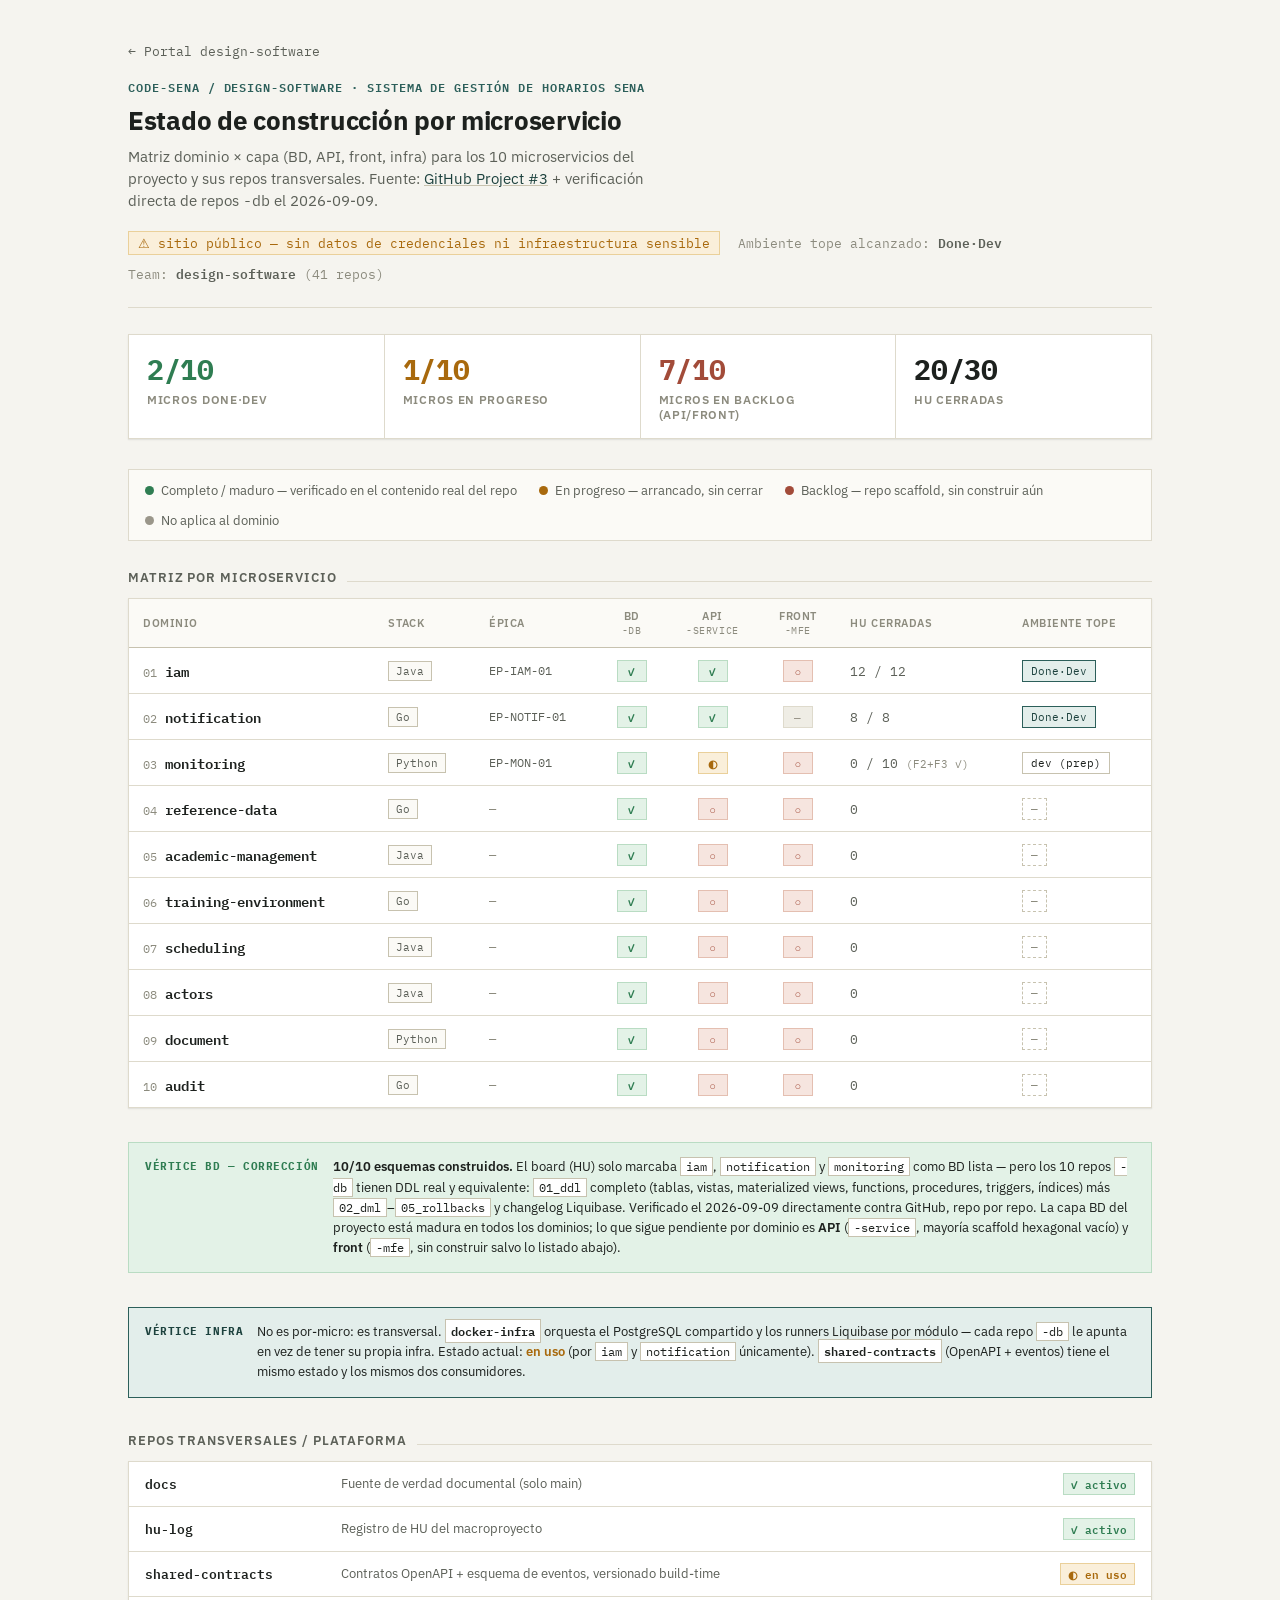
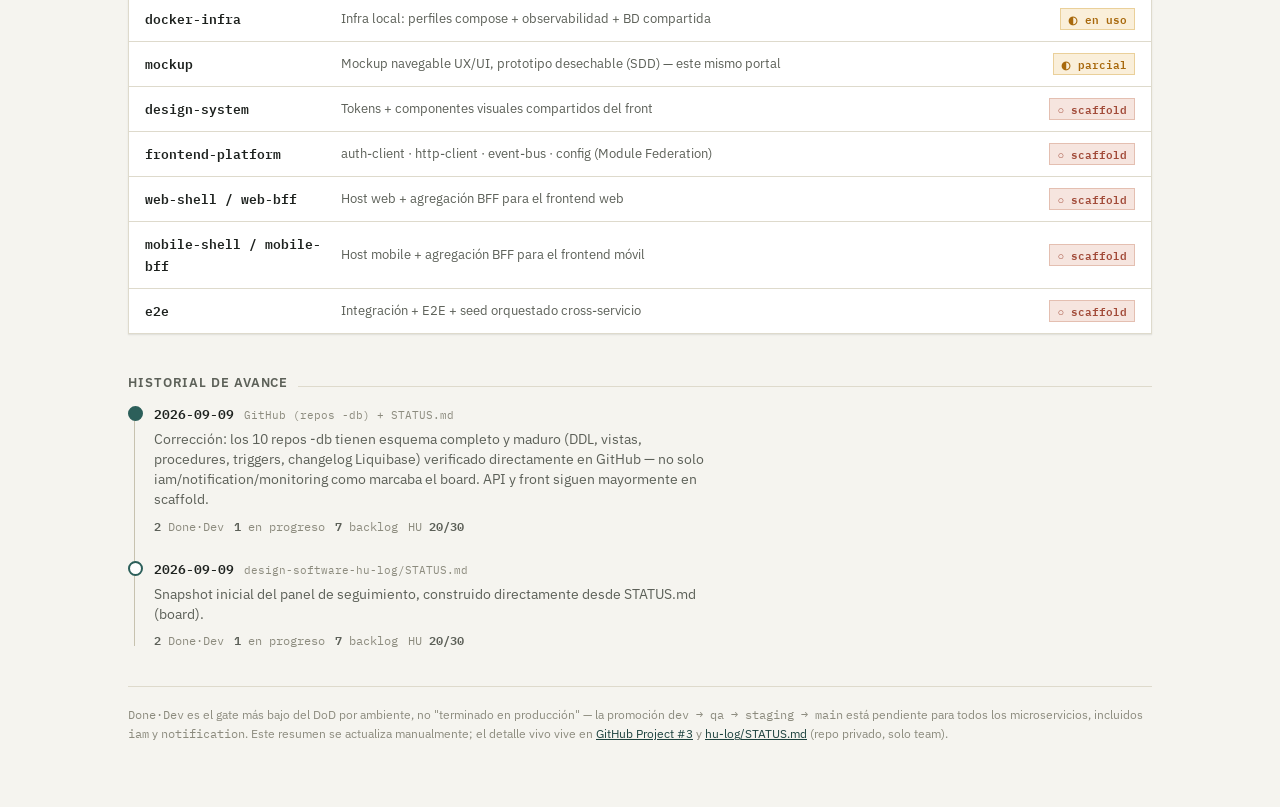
==== seguimiento/index.html @ 0bc19d1b "feat(seguimiento): panel público de estado real por microservicio Nuevo subsitio seguimiento/ con ma" ====
<!DOCTYPE html>
<html lang="es-CO">
<head>
<meta charset="UTF-8">
<meta name="viewport" content="width=device-width, initial-scale=1.0">
<title>Panel Design-Software — Seguimiento</title>
<link rel="preconnect" href="https://fonts.googleapis.com">
<link rel="preconnect" href="https://fonts.gstatic.com" crossorigin>
<link href="https://fonts.googleapis.com/css2?family=IBM+Plex+Sans:wght@400;500;600;700&family=IBM+Plex+Mono:wght@400;500;600&display=swap" rel="stylesheet">
<style>
  :root{
    --bg:#F5F4EF;
    --surface:#FFFFFF;
    --surface-2:#FBFAF6;
    --border:#DEDACC;
    --border-strong:#C7C2AF;
    --text:#1D211E;
    --text-muted:#5C6058;
    --text-faint:#8C8B7E;
    --accent:#2C5F5A;
    --accent-soft:#E3EEEB;
    --accent-strong:#1D423E;

    --done:#2F7D52;
    --done-bg:#E3F2E7;
    --done-border:#B9DCC3;

    --progress:#A8690D;
    --progress-bg:#FAEFDA;
    --progress-border:#EAD09A;

    --backlog:#A24B39;
    --backlog-bg:#F6E5DF;
    --backlog-border:#E4BFB1;

    --na:#9A968A;
    --na-bg:#EFEDE5;

    --shadow: 0 1px 2px rgba(29,33,30,0.06), 0 1px 1px rgba(29,33,30,0.04);
    font-variant-numeric: tabular-nums;
  }
  *{box-sizing:border-box;}
  body{
    margin:0;
    background:var(--bg);
    color:var(--text);
    font-family:"IBM Plex Sans", ui-sans-serif, system-ui, sans-serif;
    -webkit-font-smoothing:antialiased;
  }
  .wrap{ max-width:1080px; margin:0 auto; padding:40px 28px 64px; }
  code, .mono{ font-family:"IBM Plex Mono", ui-monospace, "SF Mono", Consolas, monospace; }
  a{ color:var(--accent-strong); }

  .back-link{
    display:inline-flex;
    align-items:center;
    gap:6px;
    font-size:12.5px;
    color:var(--text-muted);
    text-decoration:none;
    margin-bottom:18px;
    font-family:"IBM Plex Mono", monospace;
  }
  .back-link:hover{ color:var(--accent-strong); }

  header{
    display:flex;
    flex-direction:column;
    gap:6px;
    border-bottom:1px solid var(--border);
    padding-bottom:22px;
    margin-bottom:26px;
  }
  .eyebrow{
    font-family:"IBM Plex Mono", monospace;
    font-size:12px;
    letter-spacing:0.08em;
    text-transform:uppercase;
    color:var(--accent);
    font-weight:600;
  }
  h1{ font-size:26px; line-height:1.2; margin:2px 0 4px; font-weight:700; text-wrap:balance; letter-spacing:-0.01em; }
  .subhead{ color:var(--text-muted); font-size:14.5px; max-width:62ch; line-height:1.5; }
  .subhead a{ color:var(--accent-strong); text-decoration-color:var(--border-strong); }

  .meta-row{
    display:flex; flex-wrap:wrap; align-items:center; gap:8px 18px;
    margin-top:14px; font-size:12.5px; color:var(--text-faint);
    font-family:"IBM Plex Mono", monospace;
  }
  .meta-row span b{ color:var(--text-muted); font-weight:600; }
  .public-badge{
    display:inline-flex; align-items:center; gap:6px;
    padding:3px 9px; border:1px solid var(--progress-border);
    background:var(--progress-bg); color:var(--progress);
  }

  .stats{
    display:grid; grid-template-columns:repeat(4, 1fr); gap:1px;
    background:var(--border); border:1px solid var(--border);
    margin-bottom:30px; box-shadow:var(--shadow);
  }
  .stat{ background:var(--surface); padding:16px 18px; display:flex; flex-direction:column; gap:4px; }
  .stat .n{ font-size:28px; font-weight:700; font-family:"IBM Plex Mono", monospace; letter-spacing:-0.01em; }
  .stat .n.done{color:var(--done);} .stat .n.progress{color:var(--progress);} .stat .n.backlog{color:var(--backlog);}
  .stat .l{ font-size:11.5px; text-transform:uppercase; letter-spacing:0.06em; color:var(--text-faint); font-weight:600; }

  h2{
    font-size:13px; text-transform:uppercase; letter-spacing:0.07em; font-weight:600;
    color:var(--text-muted); margin:0 0 12px; display:flex; align-items:baseline; gap:10px;
  }
  h2::after{ content:""; flex:1; height:1px; background:var(--border); }

  .legend{
    display:flex; flex-wrap:wrap; gap:14px 22px; padding:12px 16px;
    background:var(--surface-2); border:1px solid var(--border);
    margin-bottom:28px; font-size:12.5px; color:var(--text-muted);
  }
  .legend-item{display:flex; align-items:center; gap:7px;}
  .dot{width:9px; height:9px; border-radius:50%; flex:none;}
  .dot.done{background:var(--done);} .dot.progress{background:var(--progress);}
  .dot.backlog{background:var(--backlog);} .dot.na{background:var(--na);}

  .matrix-scroll{ overflow-x:auto; border:1px solid var(--border); box-shadow:var(--shadow); margin-bottom:34px; }
  table{ width:100%; border-collapse:collapse; background:var(--surface); min-width:760px; }
  thead th{
    text-align:left; font-size:11px; text-transform:uppercase; letter-spacing:0.05em;
    color:var(--text-faint); font-weight:600; padding:10px 14px; background:var(--surface-2);
    border-bottom:1px solid var(--border-strong); white-space:nowrap;
  }
  thead th.center, td.center{ text-align:center; }
  tbody td{ padding:11px 14px; border-bottom:1px solid var(--border); font-size:13.5px; vertical-align:middle; }
  tbody tr:last-child td{ border-bottom:none; }
  tbody tr:hover{ background:var(--surface-2); }

  .micro-name{ font-family:"IBM Plex Mono", monospace; font-weight:600; font-size:13.5px; }
  .micro-idx{ font-family:"IBM Plex Mono", monospace; color:var(--text-faint); font-size:12px; margin-right:8px; }
  .stack-pill{
    display:inline-block; font-family:"IBM Plex Mono", monospace; font-size:11px; padding:2px 7px;
    border:1px solid var(--border-strong); color:var(--text-muted); background:var(--surface-2);
  }
  .epic{ font-family:"IBM Plex Mono", monospace; font-size:12px; color:var(--text-muted); }
  .epic.none{ color:var(--text-faint); }

  .chip{
    display:inline-flex; align-items:center; justify-content:center; min-width:30px; height:22px;
    padding:0 7px; font-size:11px; font-weight:600; font-family:"IBM Plex Mono", monospace; border:1px solid transparent;
  }
  .chip.done{ background:var(--done-bg); color:var(--done); border-color:var(--done-border); }
  .chip.progress{ background:var(--progress-bg); color:var(--progress); border-color:var(--progress-border); }
  .chip.backlog{ background:var(--backlog-bg); color:var(--backlog); border-color:var(--backlog-border); }
  .chip.na{ background:var(--na-bg); color:var(--na); border-color:var(--border); }

  .hu-cell{ font-family:"IBM Plex Mono", monospace; font-size:12.5px; color:var(--text-muted); white-space:nowrap; }
  .hu-note{ color:var(--text-faint); font-size:11px; }

  .env-pill{
    font-family:"IBM Plex Mono", monospace; font-size:11px; padding:3px 8px;
    border:1px solid var(--border-strong); white-space:nowrap; display:inline-block;
  }
  .env-pill.top{ background:var(--accent-soft); border-color:var(--accent); color:var(--accent-strong); }
  .env-pill.none{ color:var(--text-faint); border-style:dashed; }

  .infra-note{
    display:flex; gap:14px; align-items:flex-start; padding:14px 16px;
    background:var(--accent-soft); border:1px solid var(--accent);
    margin-bottom:34px; font-size:13px; color:var(--text); line-height:1.55;
  }
  .infra-note .tag{
    font-family:"IBM Plex Mono", monospace; font-weight:700; font-size:11px; color:var(--accent-strong);
    text-transform:uppercase; letter-spacing:0.05em; white-space:nowrap; padding-top:1px;
  }
  .infra-note b{ font-weight:600; }
  .infra-note code{ font-size:12px; background:var(--surface); padding:1px 5px; border:1px solid var(--border-strong); }

  .cross-list{
    display:flex; flex-direction:column; border:1px solid var(--border);
    background:var(--surface); box-shadow:var(--shadow); margin-bottom:40px;
  }
  .cross-row{
    display:grid; grid-template-columns:180px 1fr 120px; gap:16px; align-items:center;
    padding:11px 16px; border-bottom:1px solid var(--border); font-size:13.5px;
  }
  .cross-row:last-child{ border-bottom:none; }
  .cross-row .name{ font-family:"IBM Plex Mono", monospace; font-weight:600; font-size:13px; }
  .cross-row .desc{ color:var(--text-muted); font-size:12.5px; line-height:1.4; }
  .cross-row .state{ text-align:right; }

  .timeline{ position:relative; margin-bottom:8px; padding-left:26px; }
  .timeline::before{ content:""; position:absolute; left:6px; top:4px; bottom:4px; width:1px; background:var(--border-strong); }
  .t-entry{ position:relative; padding-bottom:22px; }
  .t-entry:last-child{ padding-bottom:0; }
  .t-entry::before{
    content:""; position:absolute; left:-26px; top:3px; width:11px; height:11px;
    border-radius:50%; background:var(--surface); border:2px solid var(--accent);
  }
  .t-entry.is-latest::before{ background:var(--accent); }
  .t-head{ display:flex; align-items:baseline; gap:10px; flex-wrap:wrap; margin-bottom:4px; }
  .t-date{ font-family:"IBM Plex Mono", monospace; font-weight:600; font-size:13px; color:var(--text); }
  .t-source{ font-size:11px; color:var(--text-faint); font-family:"IBM Plex Mono", monospace; }
  .t-note{ font-size:13.5px; color:var(--text-muted); line-height:1.5; margin-bottom:6px; max-width:70ch; }
  .t-summary{ display:flex; flex-wrap:wrap; gap:6px 10px; font-size:11.5px; font-family:"IBM Plex Mono", monospace; color:var(--text-faint); }
  .t-summary b{ color:var(--text-muted); font-weight:600; }

  footer{ margin-top:36px; padding-top:18px; border-top:1px solid var(--border); font-size:12px; color:var(--text-faint); line-height:1.6; }
  footer a{ color:var(--accent-strong); }

  @media (max-width:640px){
    .stats{ grid-template-columns:repeat(2,1fr); }
    .cross-row{ grid-template-columns:1fr; gap:4px; }
    .cross-row .state{ text-align:left; }
  }
</style>
</head>
<body>
<div class="wrap">

  <a class="back-link" href="../index.html">← Portal design-software</a>

  <header>
    <div class="eyebrow">code-sena / design-software · Sistema de Gestión de Horarios SENA</div>
    <h1>Estado de construcción por microservicio</h1>
    <div class="subhead">
      Matriz dominio × capa (BD, API, front, infra) para los 10 microservicios del proyecto y sus repos transversales.
      Fuente: <a href="https://github.com/orgs/code-sena/projects/3" target="_blank" rel="noopener">GitHub Project #3</a>
      + verificación directa de repos <code>-db</code> el 2026-09-09.
    </div>
    <div class="meta-row">
      <span class="public-badge">⚠ sitio público — sin datos de credenciales ni infraestructura sensible</span>
      <span>Ambiente tope alcanzado: <b>Done·Dev</b></span>
      <span>Team: <b>design-software</b> (41 repos)</span>
    </div>
  </header>

  <div class="stats">
    <div class="stat"><div class="n done">2/10</div><div class="l">Micros Done·Dev</div></div>
    <div class="stat"><div class="n progress">1/10</div><div class="l">Micros en progreso</div></div>
    <div class="stat"><div class="n backlog">7/10</div><div class="l">Micros en backlog (API/front)</div></div>
    <div class="stat"><div class="n">20/30</div><div class="l">HU cerradas</div></div>
  </div>

  <div class="legend">
    <div class="legend-item"><span class="dot done"></span> Completo / maduro — verificado en el contenido real del repo</div>
    <div class="legend-item"><span class="dot progress"></span> En progreso — arrancado, sin cerrar</div>
    <div class="legend-item"><span class="dot backlog"></span> Backlog — repo scaffold, sin construir aún</div>
    <div class="legend-item"><span class="dot na"></span> No aplica al dominio</div>
  </div>

  <h2>Matriz por microservicio</h2>
  <div class="matrix-scroll">
    <table>
      <thead>
        <tr>
          <th>Dominio</th>
          <th>Stack</th>
          <th>Épica</th>
          <th class="center">BD<br><span class="mono" style="font-size:10px;font-weight:400;">-db</span></th>
          <th class="center">API<br><span class="mono" style="font-size:10px;font-weight:400;">-service</span></th>
          <th class="center">Front<br><span class="mono" style="font-size:10px;font-weight:400;">-mfe</span></th>
          <th>HU cerradas</th>
          <th>Ambiente tope</th>
        </tr>
      </thead>
      <tbody id="matrix-body"></tbody>
    </table>
  </div>

  <div class="infra-note" style="background:var(--done-bg); border-color:var(--done-border);">
    <span class="tag" style="color:var(--done);">Vértice BD — corrección</span>
    <div>
      <b>10/10 esquemas construidos.</b> El board (HU) solo marcaba <code>iam</code>, <code>notification</code> y
      <code>monitoring</code> como BD lista — pero los 10 repos <code>-db</code> tienen DDL real y equivalente:
      <code>01_ddl</code> completo (tablas, vistas, materialized views, functions, procedures, triggers, índices) más
      <code>02_dml</code>–<code>05_rollbacks</code> y changelog Liquibase. Verificado el 2026-09-09 directamente contra
      GitHub, repo por repo. La capa BD del proyecto está madura en todos los dominios; lo que sigue pendiente por
      dominio es <b>API</b> (<code>-service</code>, mayoría scaffold hexagonal vacío) y <b>front</b>
      (<code>-mfe</code>, sin construir salvo lo listado abajo).
    </div>
  </div>

  <div class="infra-note">
    <span class="tag">Vértice Infra</span>
    <div>
      No es por-micro: es transversal. <b><code>docker-infra</code></b> orquesta el PostgreSQL compartido y los runners
      Liquibase por módulo — cada repo <code>-db</code> le apunta en vez de tener su propia infra. Estado actual:
      <b style="color:var(--progress)">en uso</b> (por <code>iam</code> y <code>notification</code> únicamente).
      <b><code>shared-contracts</code></b> (OpenAPI + eventos) tiene el mismo estado y los mismos dos consumidores.
    </div>
  </div>

  <h2>Repos transversales / plataforma</h2>
  <div class="cross-list" id="infra-list"></div>

  <h2>Historial de avance</h2>
  <div class="timeline" id="timeline"></div>

  <footer>
    <code>Done·Dev</code> es el gate más bajo del DoD por ambiente, no "terminado en producción" — la promoción
    <code>dev → qa → staging → main</code> está pendiente para todos los microservicios, incluidos <code>iam</code> y <code>notification</code>.
    Este resumen se actualiza manualmente; el detalle vivo vive en
    <a href="https://github.com/orgs/code-sena/projects/3" target="_blank" rel="noopener">GitHub Project #3</a> y
    <a href="https://github.com/code-sena/design-software-hu-log/blob/main/STATUS.md" target="_blank" rel="noopener">hu-log/STATUS.md</a>
    (repo privado, solo team).
  </footer>

</div>

<script>
  var STATE_LABEL = { done:'✓', progress:'◐', backlog:'○', na:'—' };

  var SNAPSHOTS = [
    {
      date: '2026-09-09',
      source: 'GitHub (repos -db) + STATUS.md',
      changeNote: 'Corrección: los 10 repos -db tienen esquema completo y maduro (DDL, vistas, procedures, triggers, changelog Liquibase) verificado directamente en GitHub — no solo iam/notification/monitoring como marcaba el board. API y front siguen mayormente en scaffold.',
      summary: { done: 2, progress: 1, backlog: 7, huDone: 20, huTotal: 30 },
      micros: [
        { id:'01', name:'iam', stack:'Java', epic:'EP-IAM-01', bd:'done', api:'done', front:'backlog', hu:'12 / 12', huNote:'', env:'Done·Dev', envState:'top' },
        { id:'02', name:'notification', stack:'Go', epic:'EP-NOTIF-01', bd:'done', api:'done', front:'na', hu:'8 / 8', huNote:'', env:'Done·Dev', envState:'top' },
        { id:'03', name:'monitoring', stack:'Python', epic:'EP-MON-01', bd:'done', api:'progress', front:'backlog', hu:'0 / 10', huNote:'(F2+F3 ✓)', env:'dev (prep)', envState:'plain' },
        { id:'04', name:'reference-data', stack:'Go', epic:'—', bd:'done', api:'backlog', front:'backlog', hu:'0', huNote:'', env:'—', envState:'none' },
        { id:'05', name:'academic-management', stack:'Java', epic:'—', bd:'done', api:'backlog', front:'backlog', hu:'0', huNote:'', env:'—', envState:'none' },
        { id:'06', name:'training-environment', stack:'Go', epic:'—', bd:'done', api:'backlog', front:'backlog', hu:'0', huNote:'', env:'—', envState:'none' },
        { id:'07', name:'scheduling', stack:'Java', epic:'—', bd:'done', api:'backlog', front:'backlog', hu:'0', huNote:'', env:'—', envState:'none' },
        { id:'08', name:'actors', stack:'Java', epic:'—', bd:'done', api:'backlog', front:'backlog', hu:'0', huNote:'', env:'—', envState:'none' },
        { id:'09', name:'document', stack:'Python', epic:'—', bd:'done', api:'backlog', front:'backlog', hu:'0', huNote:'', env:'—', envState:'none' },
        { id:'10', name:'audit', stack:'Go', epic:'—', bd:'done', api:'backlog', front:'backlog', hu:'0', huNote:'', env:'—', envState:'none' }
      ],
      infra: [
        { name:'docs', desc:'Fuente de verdad documental (solo main)', state:'done', label:'activo' },
        { name:'hu-log', desc:'Registro de HU del macroproyecto', state:'done', label:'activo' },
        { name:'shared-contracts', desc:'Contratos OpenAPI + esquema de eventos, versionado build-time', state:'progress', label:'en uso' },
        { name:'docker-infra', desc:'Infra local: perfiles compose + observabilidad + BD compartida', state:'progress', label:'en uso' },
        { name:'mockup', desc:'Mockup navegable UX/UI, prototipo desechable (SDD) — este mismo portal', state:'progress', label:'parcial' },
        { name:'design-system', desc:'Tokens + componentes visuales compartidos del front', state:'backlog', label:'scaffold' },
        { name:'frontend-platform', desc:'auth-client · http-client · event-bus · config (Module Federation)', state:'backlog', label:'scaffold' },
        { name:'web-shell / web-bff', desc:'Host web + agregación BFF para el frontend web', state:'backlog', label:'scaffold' },
        { name:'mobile-shell / mobile-bff', desc:'Host mobile + agregación BFF para el frontend móvil', state:'backlog', label:'scaffold' },
        { name:'e2e', desc:'Integración + E2E + seed orquestado cross-servicio', state:'backlog', label:'scaffold' }
      ]
    },
    {
      date: '2026-09-09',
      source: 'design-software-hu-log/STATUS.md',
      changeNote: 'Snapshot inicial del panel de seguimiento, construido directamente desde STATUS.md (board).',
      summary: { done: 2, progress: 1, backlog: 7, huDone: 20, huTotal: 30 },
      micros: [
        { id:'01', name:'iam', stack:'Java', epic:'EP-IAM-01', bd:'done', api:'done', front:'backlog', hu:'12 / 12', huNote:'', env:'Done·Dev', envState:'top' },
        { id:'02', name:'notification', stack:'Go', epic:'EP-NOTIF-01', bd:'done', api:'done', front:'na', hu:'8 / 8', huNote:'', env:'Done·Dev', envState:'top' },
        { id:'03', name:'monitoring', stack:'Python', epic:'EP-MON-01', bd:'done', api:'progress', front:'backlog', hu:'0 / 10', huNote:'(F2+F3 ✓)', env:'dev (prep)', envState:'plain' },
        { id:'04', name:'reference-data', stack:'Go', epic:'—', bd:'backlog', api:'backlog', front:'backlog', hu:'0', huNote:'', env:'—', envState:'none' },
        { id:'05', name:'academic-management', stack:'Java', epic:'—', bd:'backlog', api:'backlog', front:'backlog', hu:'0', huNote:'', env:'—', envState:'none' },
        { id:'06', name:'training-environment', stack:'Go', epic:'—', bd:'backlog', api:'backlog', front:'backlog', hu:'0', huNote:'', env:'—', envState:'none' },
        { id:'07', name:'scheduling', stack:'Java', epic:'—', bd:'backlog', api:'backlog', front:'backlog', hu:'0', huNote:'', env:'—', envState:'none' },
        { id:'08', name:'actors', stack:'Java', epic:'—', bd:'backlog', api:'backlog', front:'backlog', hu:'0', huNote:'', env:'—', envState:'none' },
        { id:'09', name:'document', stack:'Python', epic:'—', bd:'backlog', api:'backlog', front:'backlog', hu:'0', huNote:'', env:'—', envState:'none' },
        { id:'10', name:'audit', stack:'Go', epic:'—', bd:'backlog', api:'backlog', front:'backlog', hu:'0', huNote:'', env:'—', envState:'none' }
      ],
      infra: []
    }
  ];

  function chipHtml(state){ return '<span class="chip ' + state + '">' + STATE_LABEL[state] + '</span>'; }

  function envHtml(m){
    var cls = m.envState === 'top' ? 'env-pill top' : (m.envState === 'none' ? 'env-pill none' : 'env-pill');
    return '<span class="' + cls + '">' + m.env + '</span>';
  }

  function renderMatrix(snap){
    document.getElementById('matrix-body').innerHTML = snap.micros.map(function(m){
      return '<tr>' +
        '<td><span class="micro-idx">' + m.id + '</span><span class="micro-name">' + m.name + '</span></td>' +
        '<td><span class="stack-pill">' + m.stack + '</span></td>' +
        '<td class="epic' + (m.epic === '—' ? ' none' : '') + '">' + m.epic + '</td>' +
        '<td class="center">' + chipHtml(m.bd) + '</td>' +
        '<td class="center">' + chipHtml(m.api) + '</td>' +
        '<td class="center">' + chipHtml(m.front) + '</td>' +
        '<td class="hu-cell">' + m.hu + (m.huNote ? ' <span class="hu-note">' + m.huNote + '</span>' : '') + '</td>' +
        '<td>' + envHtml(m) + '</td>' +
        '</tr>';
    }).join('');
  }

  function renderInfra(snap){
    document.getElementById('infra-list').innerHTML = snap.infra.map(function(r){
      return '<div class="cross-row">' +
        '<div class="name">' + r.name + '</div>' +
        '<div class="desc">' + r.desc + '</div>' +
        '<div class="state"><span class="chip ' + r.state + '">' + STATE_LABEL[r.state] + ' ' + r.label + '</span></div>' +
        '</div>';
    }).join('');
  }

  function renderTimeline(snaps){
    document.getElementById('timeline').innerHTML = snaps.map(function(s, i){
      return '<div class="t-entry' + (i === 0 ? ' is-latest' : '') + '">' +
        '<div class="t-head"><span class="t-date">' + s.date + '</span><span class="t-source">' + (s.source || '') + '</span></div>' +
        '<div class="t-note">' + (s.changeNote || '') + '</div>' +
        '<div class="t-summary">' +
          '<span><b>' + s.summary.done + '</b> Done·Dev</span>' +
          '<span><b>' + s.summary.progress + '</b> en progreso</span>' +
          '<span><b>' + s.summary.backlog + '</b> backlog</span>' +
          '<span>HU <b>' + s.summary.huDone + '/' + s.summary.huTotal + '</b></span>' +
        '</div>' +
        '</div>';
    }).join('');
  }

  renderMatrix(SNAPSHOTS[0]);
  renderInfra(SNAPSHOTS[0]);
  renderTimeline(SNAPSHOTS);
</script>
</body>
</html>
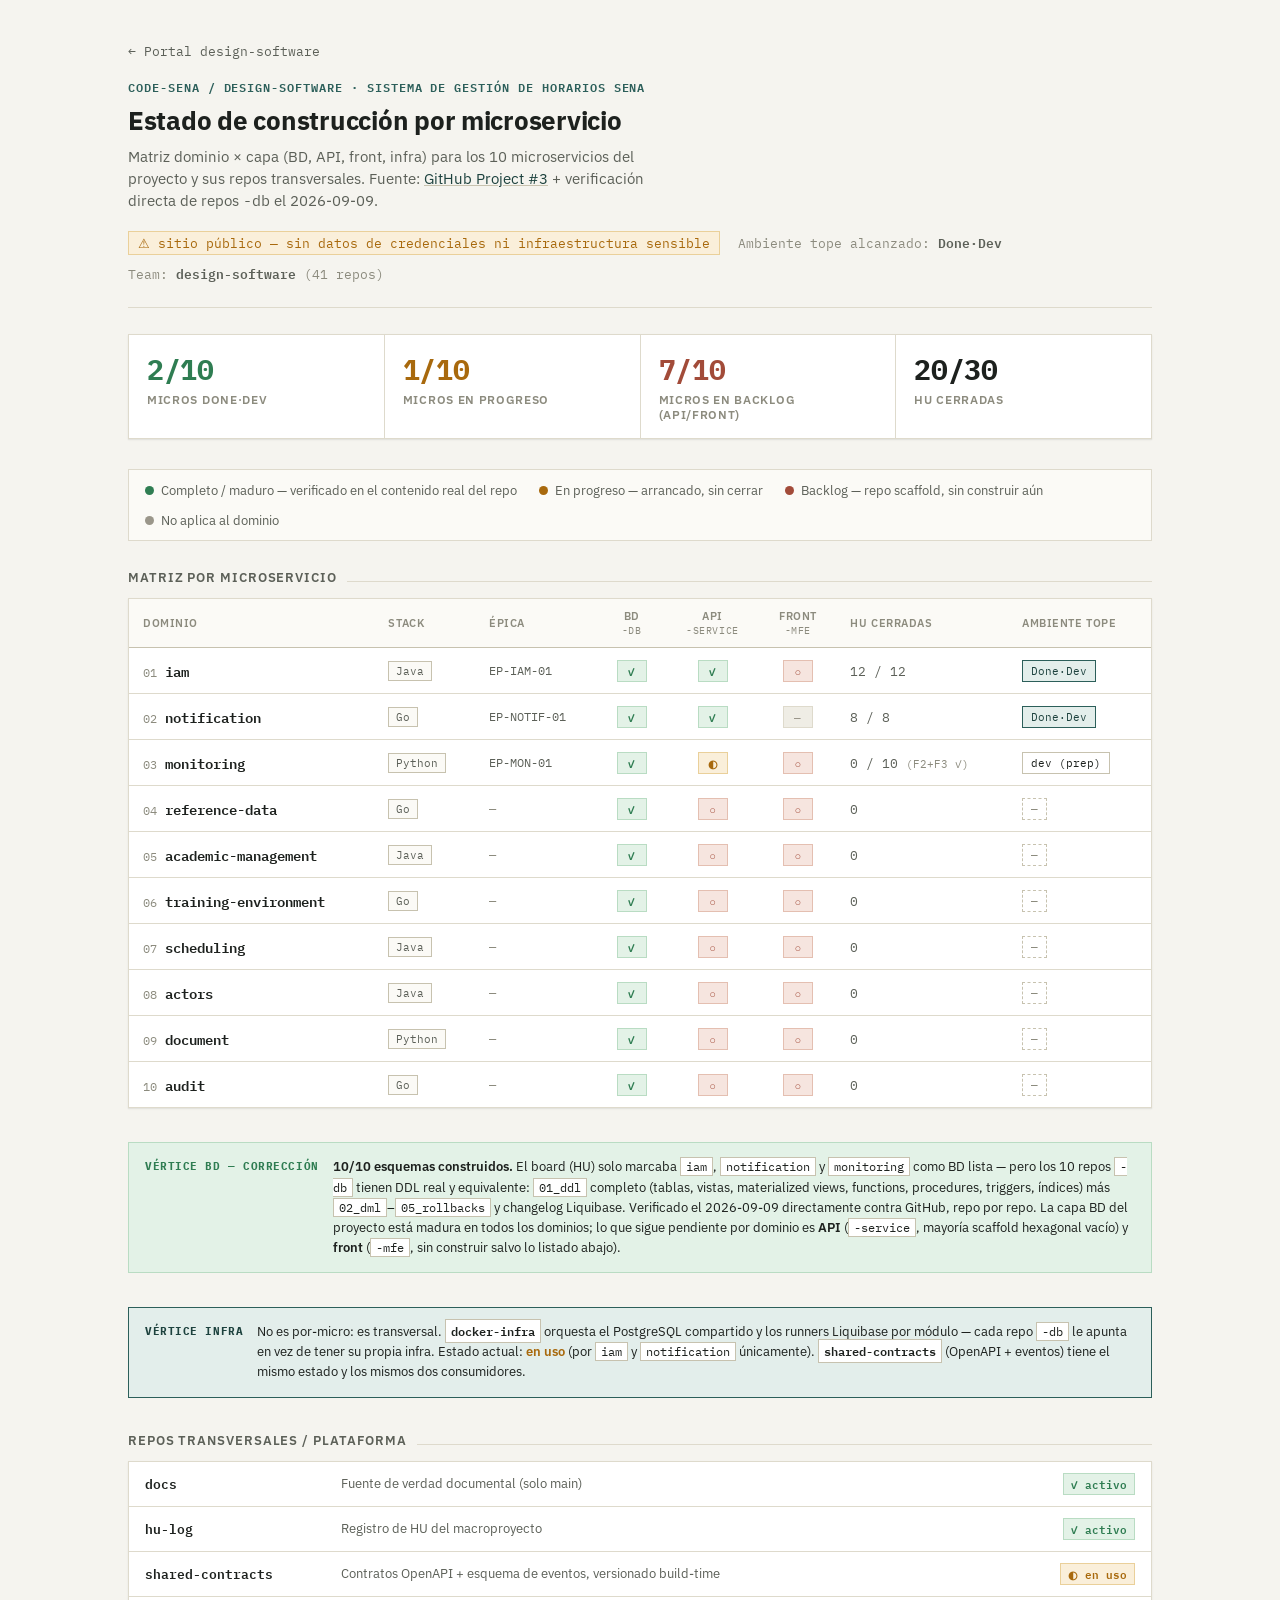
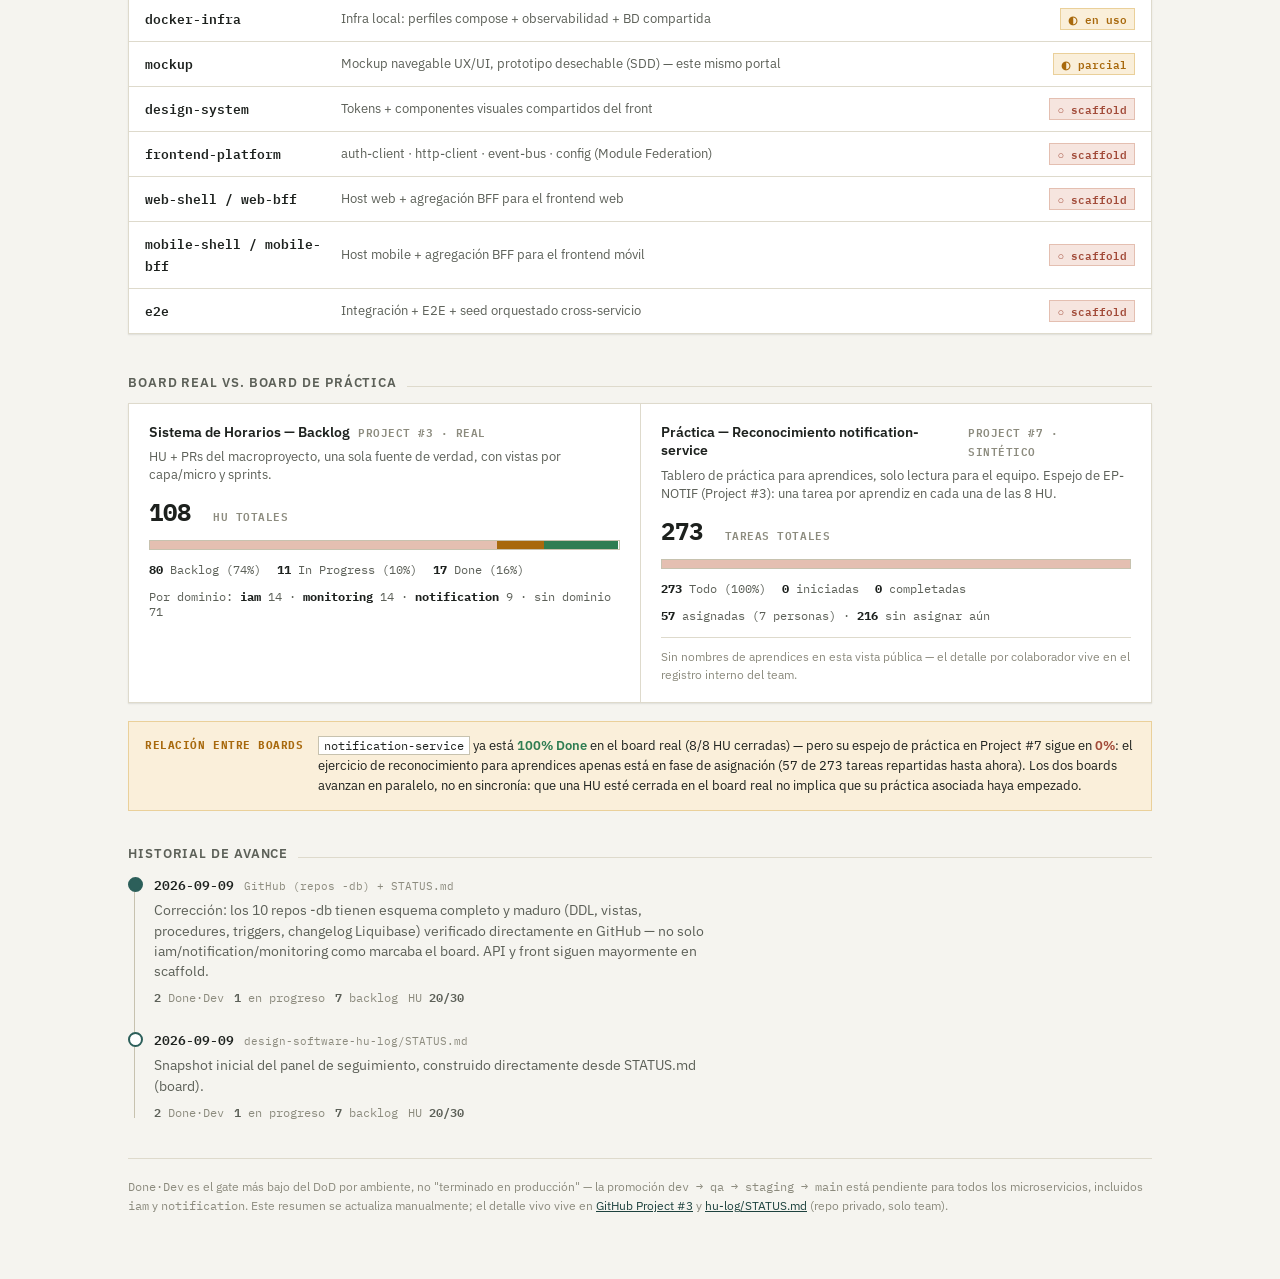
==== commit 650a6d05: "feat(seguimiento): relación entre board real (#3) y práctica (#7) Agrega sección comparativa agregad" ====
--- a/seguimiento/index.html
+++ b/seguimiento/index.html
@@ -186,6 +186,29 @@
   .cross-row .desc{ color:var(--text-muted); font-size:12.5px; line-height:1.4; }
   .cross-row .state{ text-align:right; }
 
+  .compare-grid{
+    display:grid; grid-template-columns:1fr 1fr; gap:1px;
+    background:var(--border); border:1px solid var(--border);
+    margin-bottom:18px; box-shadow:var(--shadow);
+  }
+  .compare-card{ background:var(--surface); padding:18px 20px; display:flex; flex-direction:column; gap:12px; }
+  .compare-card h3{
+    margin:0; font-size:14px; font-weight:600; display:flex; align-items:baseline; gap:8px;
+  }
+  .compare-card h3 .board-tag{
+    font-family:"IBM Plex Mono", monospace; font-size:10.5px; color:var(--text-faint);
+    text-transform:uppercase; letter-spacing:0.05em; font-weight:600;
+  }
+  .compare-card .board-desc{ font-size:12.5px; color:var(--text-muted); line-height:1.5; margin:-6px 0 0; }
+  .compare-total{ font-family:"IBM Plex Mono", monospace; font-size:24px; font-weight:700; }
+  .compare-total .l{ font-size:11px; font-weight:600; color:var(--text-faint); text-transform:uppercase; letter-spacing:0.05em; margin-left:8px; }
+  .bar-stack{ display:flex; height:10px; width:100%; overflow:hidden; border:1px solid var(--border-strong); }
+  .bar-seg.done{ background:var(--done); } .bar-seg.progress{ background:var(--progress); }
+  .bar-seg.backlog{ background:var(--backlog-border); }
+  .bar-legend{ display:flex; flex-wrap:wrap; gap:8px 16px; font-size:11.5px; font-family:"IBM Plex Mono", monospace; color:var(--text-muted); }
+  .bar-legend b{ color:var(--text); }
+  .compare-note{ font-size:12px; color:var(--text-faint); line-height:1.5; border-top:1px solid var(--border); padding-top:10px; margin-top:2px; }
+
   .timeline{ position:relative; margin-bottom:8px; padding-left:26px; }
   .timeline::before{ content:""; position:absolute; left:6px; top:4px; bottom:4px; width:1px; background:var(--border-strong); }
   .t-entry{ position:relative; padding-bottom:22px; }
@@ -290,6 +313,56 @@
 
   <h2>Repos transversales / plataforma</h2>
   <div class="cross-list" id="infra-list"></div>
+
+  <h2>Board real vs. board de práctica</h2>
+  <div class="compare-grid">
+    <div class="compare-card">
+      <h3>Sistema de Horarios — Backlog <span class="board-tag">Project #3 · real</span></h3>
+      <p class="board-desc">HU + PRs del macroproyecto, una sola fuente de verdad, con vistas por capa/micro y sprints.</p>
+      <div class="compare-total">108 <span class="l">HU totales</span></div>
+      <div class="bar-stack">
+        <span class="bar-seg backlog" style="width:74%"></span>
+        <span class="bar-seg progress" style="width:10%"></span>
+        <span class="bar-seg done" style="width:16%"></span>
+      </div>
+      <div class="bar-legend">
+        <span><b>80</b> Backlog (74%)</span>
+        <span><b>11</b> In Progress (10%)</span>
+        <span><b>17</b> Done (16%)</span>
+      </div>
+      <div class="bar-legend">
+        <span>Por dominio: <b>iam</b> 14 · <b>monitoring</b> 14 · <b>notification</b> 9 · sin dominio 71</span>
+      </div>
+    </div>
+    <div class="compare-card">
+      <h3>Práctica — Reconocimiento notification-service <span class="board-tag">Project #7 · sintético</span></h3>
+      <p class="board-desc">Tablero de práctica para aprendices, solo lectura para el equipo. Espejo de EP-NOTIF (Project #3): una tarea por aprendiz en cada una de las 8 HU.</p>
+      <div class="compare-total">273 <span class="l">tareas totales</span></div>
+      <div class="bar-stack">
+        <span class="bar-seg backlog" style="width:100%"></span>
+      </div>
+      <div class="bar-legend">
+        <span><b>273</b> Todo (100%)</span>
+        <span><b>0</b> iniciadas</span>
+        <span><b>0</b> completadas</span>
+      </div>
+      <div class="bar-legend">
+        <span><b>57</b> asignadas (7 personas) · <b>216</b> sin asignar aún</span>
+      </div>
+      <div class="compare-note">Sin nombres de aprendices en esta vista pública — el detalle por colaborador vive en el registro interno del team.</div>
+    </div>
+  </div>
+
+  <div class="infra-note" style="background:var(--progress-bg); border-color:var(--progress-border);">
+    <span class="tag" style="color:var(--progress);">Relación entre boards</span>
+    <div>
+      <code>notification-service</code> ya está <b style="color:var(--done)">100% Done</b> en el board real
+      (8/8 HU cerradas) — pero su espejo de práctica en Project #7 sigue en <b style="color:var(--backlog)">0%</b>:
+      el ejercicio de reconocimiento para aprendices apenas está en fase de asignación (57 de 273 tareas repartidas
+      hasta ahora). Los dos boards avanzan en paralelo, no en sincronía: que una HU esté cerrada en el board real
+      no implica que su práctica asociada haya empezado.
+    </div>
+  </div>
 
   <h2>Historial de avance</h2>
   <div class="timeline" id="timeline"></div>
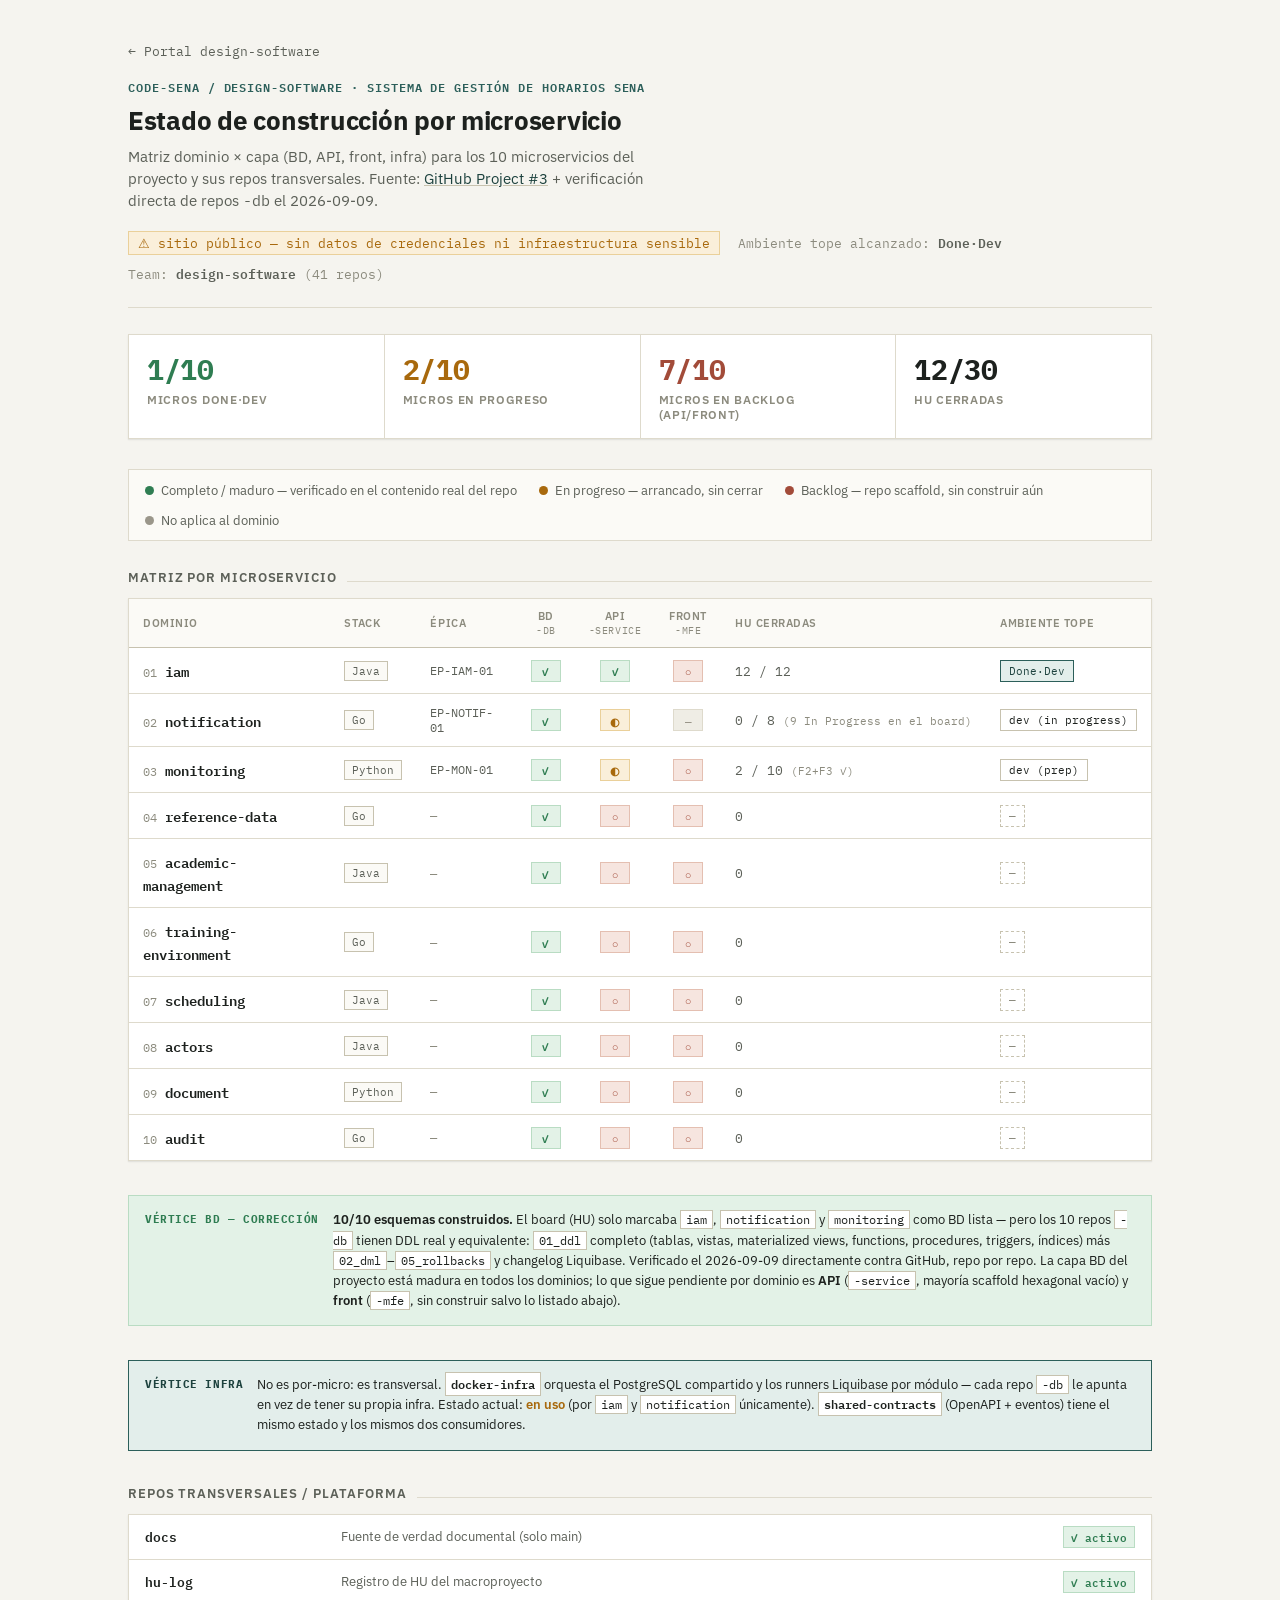
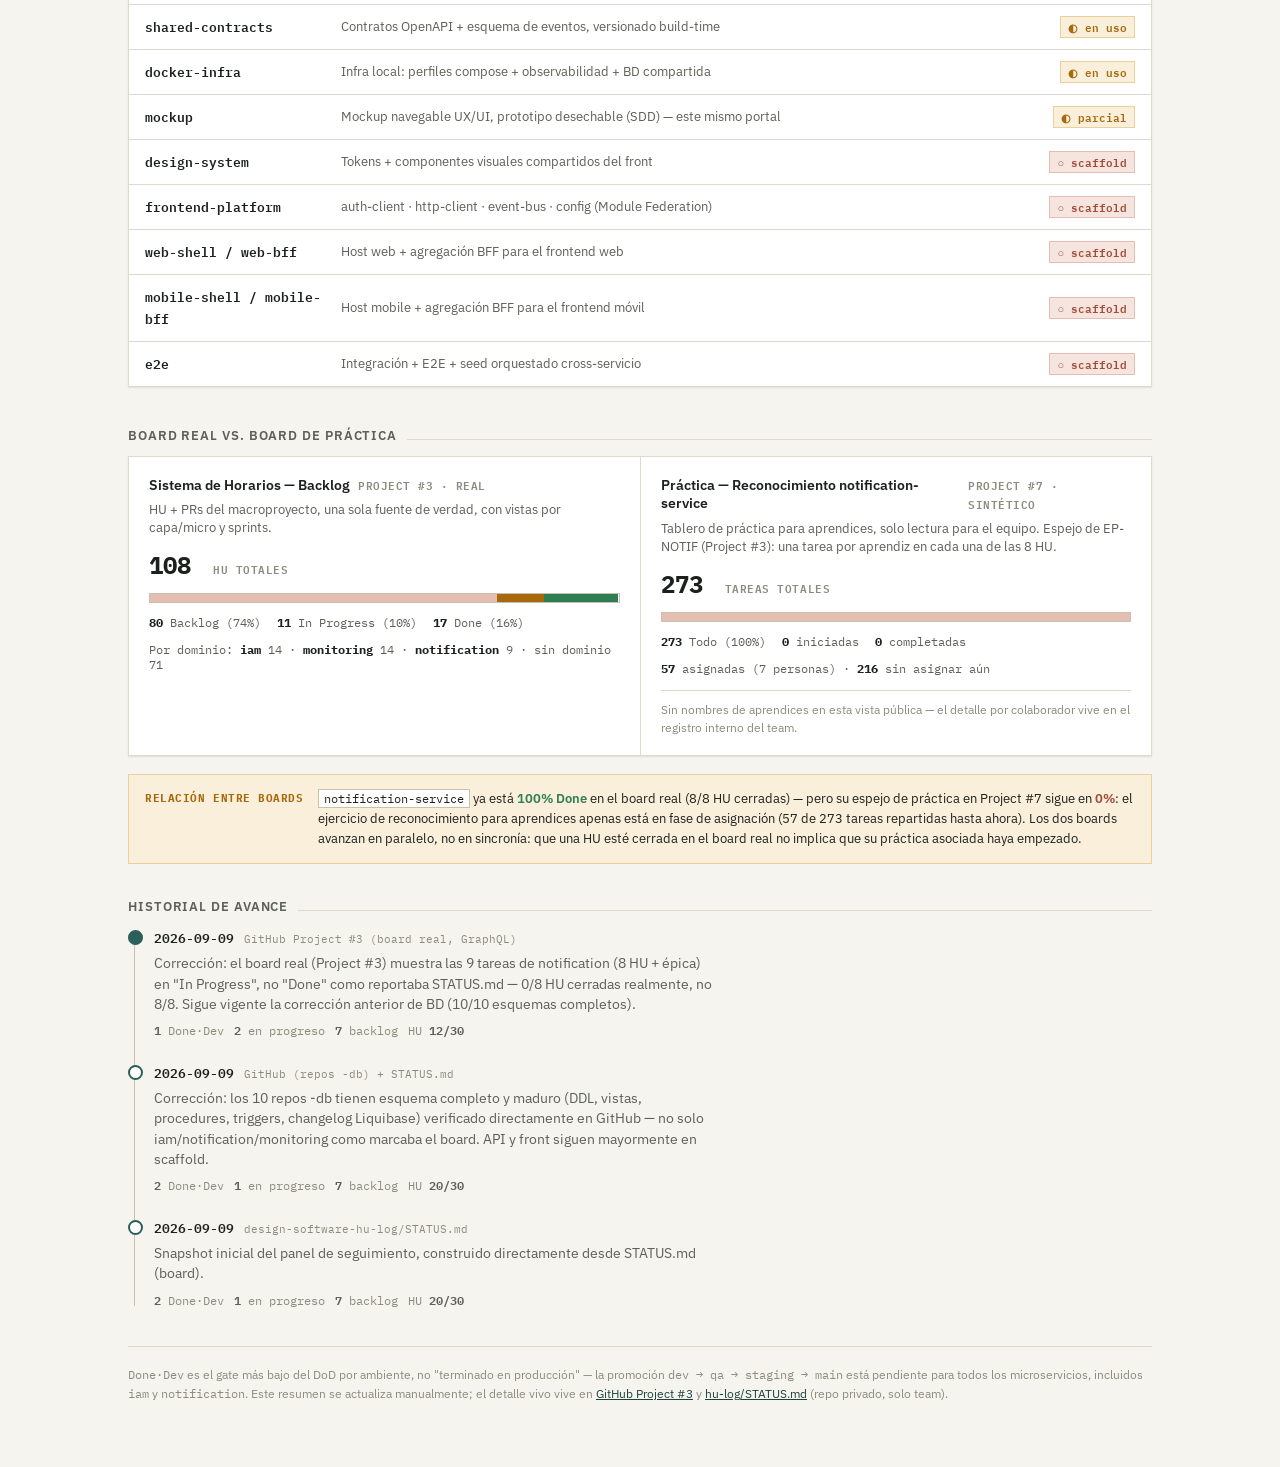
==== commit 46fe96b6: "fix(seguimiento): notification real es In Progress, no Done El board real (Project #3, GraphQL) mues" ====
--- a/seguimiento/index.html
+++ b/seguimiento/index.html
@@ -256,10 +256,10 @@
   </header>
 
   <div class="stats">
-    <div class="stat"><div class="n done">2/10</div><div class="l">Micros Done·Dev</div></div>
-    <div class="stat"><div class="n progress">1/10</div><div class="l">Micros en progreso</div></div>
+    <div class="stat"><div class="n done">1/10</div><div class="l">Micros Done·Dev</div></div>
+    <div class="stat"><div class="n progress">2/10</div><div class="l">Micros en progreso</div></div>
     <div class="stat"><div class="n backlog">7/10</div><div class="l">Micros en backlog (API/front)</div></div>
-    <div class="stat"><div class="n">20/30</div><div class="l">HU cerradas</div></div>
+    <div class="stat"><div class="n">12/30</div><div class="l">HU cerradas</div></div>
   </div>
 
   <div class="legend">
@@ -382,6 +382,36 @@
   var STATE_LABEL = { done:'✓', progress:'◐', backlog:'○', na:'—' };
 
   var SNAPSHOTS = [
+    {
+      date: '2026-09-09',
+      source: 'GitHub Project #3 (board real, GraphQL)',
+      changeNote: 'Corrección: el board real (Project #3) muestra las 9 tareas de notification (8 HU + épica) en "In Progress", no "Done" como reportaba STATUS.md — 0/8 HU cerradas realmente, no 8/8. Sigue vigente la corrección anterior de BD (10/10 esquemas completos).',
+      summary: { done: 1, progress: 2, backlog: 7, huDone: 12, huTotal: 30 },
+      micros: [
+        { id:'01', name:'iam', stack:'Java', epic:'EP-IAM-01', bd:'done', api:'done', front:'backlog', hu:'12 / 12', huNote:'', env:'Done·Dev', envState:'top' },
+        { id:'02', name:'notification', stack:'Go', epic:'EP-NOTIF-01', bd:'done', api:'progress', front:'na', hu:'0 / 8', huNote:'(9 In Progress en el board)', env:'dev (in progress)', envState:'plain' },
+        { id:'03', name:'monitoring', stack:'Python', epic:'EP-MON-01', bd:'done', api:'progress', front:'backlog', hu:'2 / 10', huNote:'(F2+F3 ✓)', env:'dev (prep)', envState:'plain' },
+        { id:'04', name:'reference-data', stack:'Go', epic:'—', bd:'done', api:'backlog', front:'backlog', hu:'0', huNote:'', env:'—', envState:'none' },
+        { id:'05', name:'academic-management', stack:'Java', epic:'—', bd:'done', api:'backlog', front:'backlog', hu:'0', huNote:'', env:'—', envState:'none' },
+        { id:'06', name:'training-environment', stack:'Go', epic:'—', bd:'done', api:'backlog', front:'backlog', hu:'0', huNote:'', env:'—', envState:'none' },
+        { id:'07', name:'scheduling', stack:'Java', epic:'—', bd:'done', api:'backlog', front:'backlog', hu:'0', huNote:'', env:'—', envState:'none' },
+        { id:'08', name:'actors', stack:'Java', epic:'—', bd:'done', api:'backlog', front:'backlog', hu:'0', huNote:'', env:'—', envState:'none' },
+        { id:'09', name:'document', stack:'Python', epic:'—', bd:'done', api:'backlog', front:'backlog', hu:'0', huNote:'', env:'—', envState:'none' },
+        { id:'10', name:'audit', stack:'Go', epic:'—', bd:'done', api:'backlog', front:'backlog', hu:'0', huNote:'', env:'—', envState:'none' }
+      ],
+      infra: [
+        { name:'docs', desc:'Fuente de verdad documental (solo main)', state:'done', label:'activo' },
+        { name:'hu-log', desc:'Registro de HU del macroproyecto', state:'done', label:'activo' },
+        { name:'shared-contracts', desc:'Contratos OpenAPI + esquema de eventos, versionado build-time', state:'progress', label:'en uso' },
+        { name:'docker-infra', desc:'Infra local: perfiles compose + observabilidad + BD compartida', state:'progress', label:'en uso' },
+        { name:'mockup', desc:'Mockup navegable UX/UI, prototipo desechable (SDD) — este mismo portal', state:'progress', label:'parcial' },
+        { name:'design-system', desc:'Tokens + componentes visuales compartidos del front', state:'backlog', label:'scaffold' },
+        { name:'frontend-platform', desc:'auth-client · http-client · event-bus · config (Module Federation)', state:'backlog', label:'scaffold' },
+        { name:'web-shell / web-bff', desc:'Host web + agregación BFF para el frontend web', state:'backlog', label:'scaffold' },
+        { name:'mobile-shell / mobile-bff', desc:'Host mobile + agregación BFF para el frontend móvil', state:'backlog', label:'scaffold' },
+        { name:'e2e', desc:'Integración + E2E + seed orquestado cross-servicio', state:'backlog', label:'scaffold' }
+      ]
+    },
     {
       date: '2026-09-09',
       source: 'GitHub (repos -db) + STATUS.md',
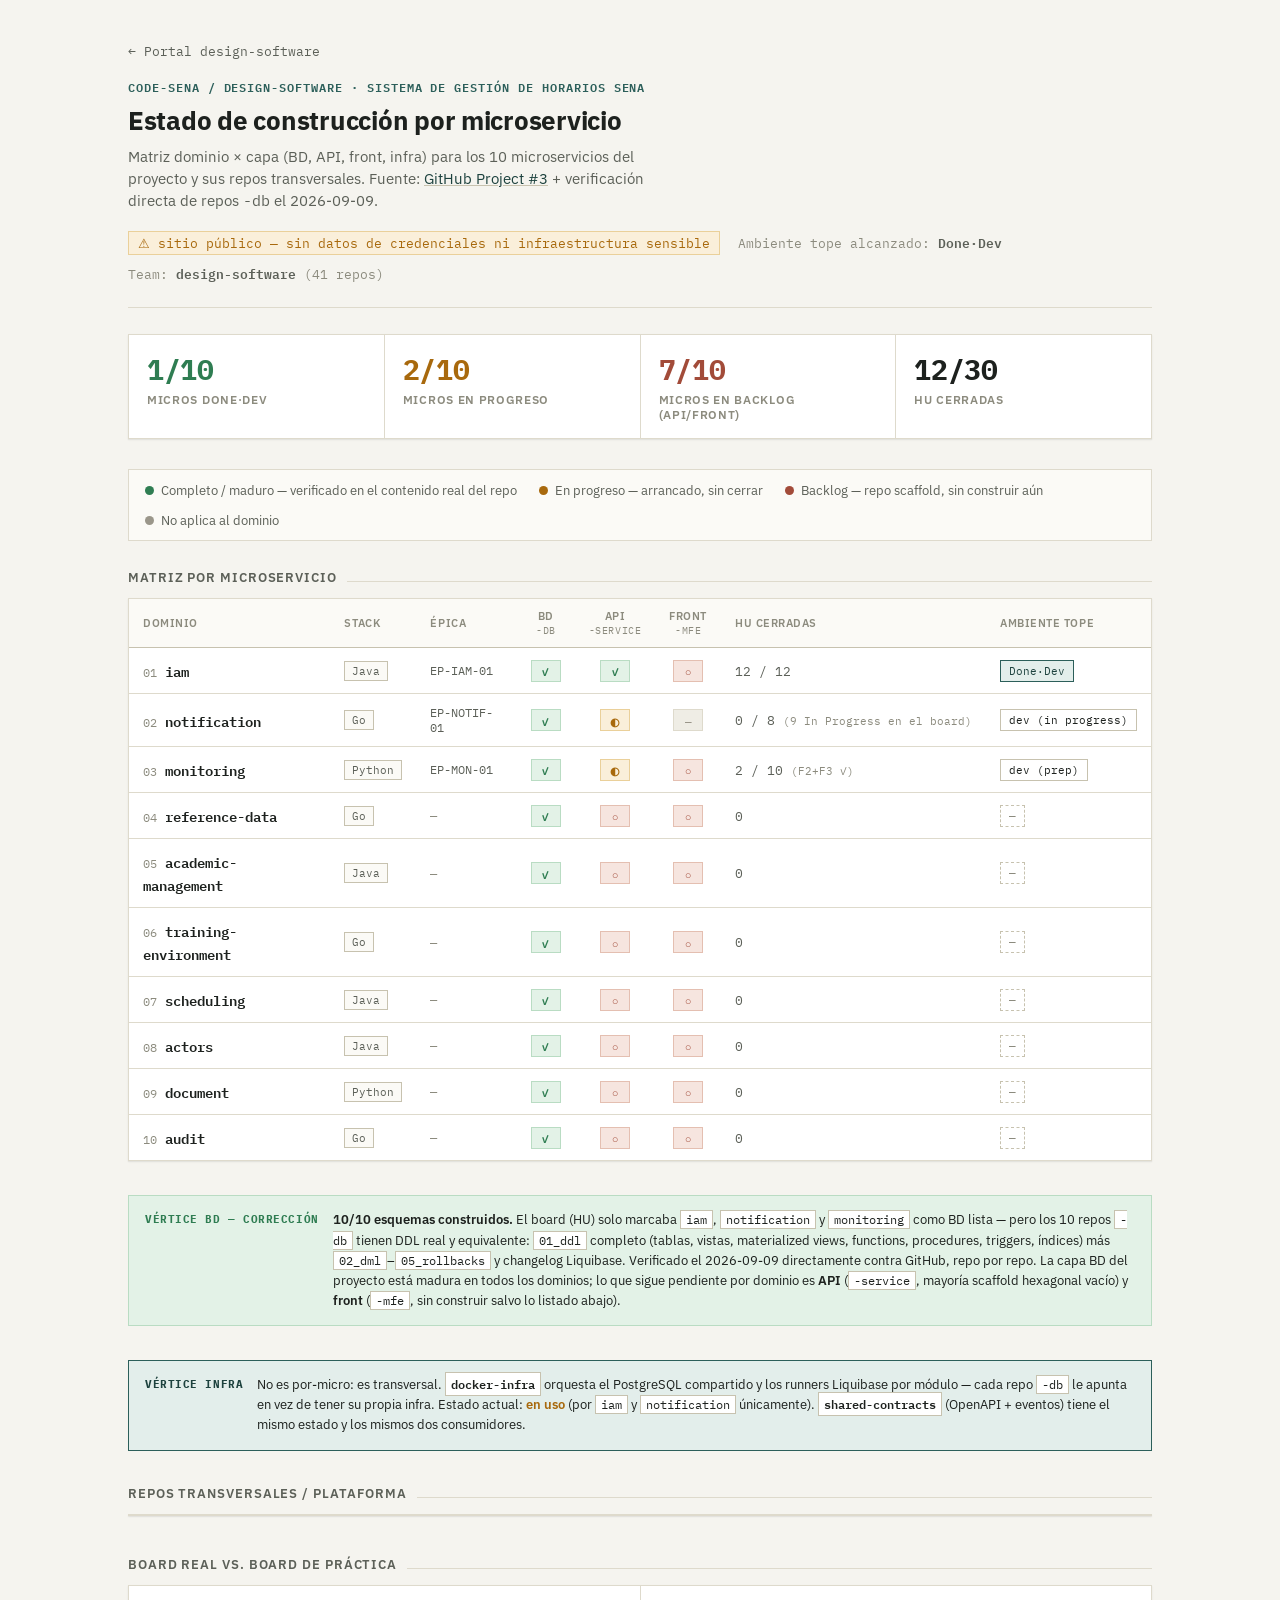
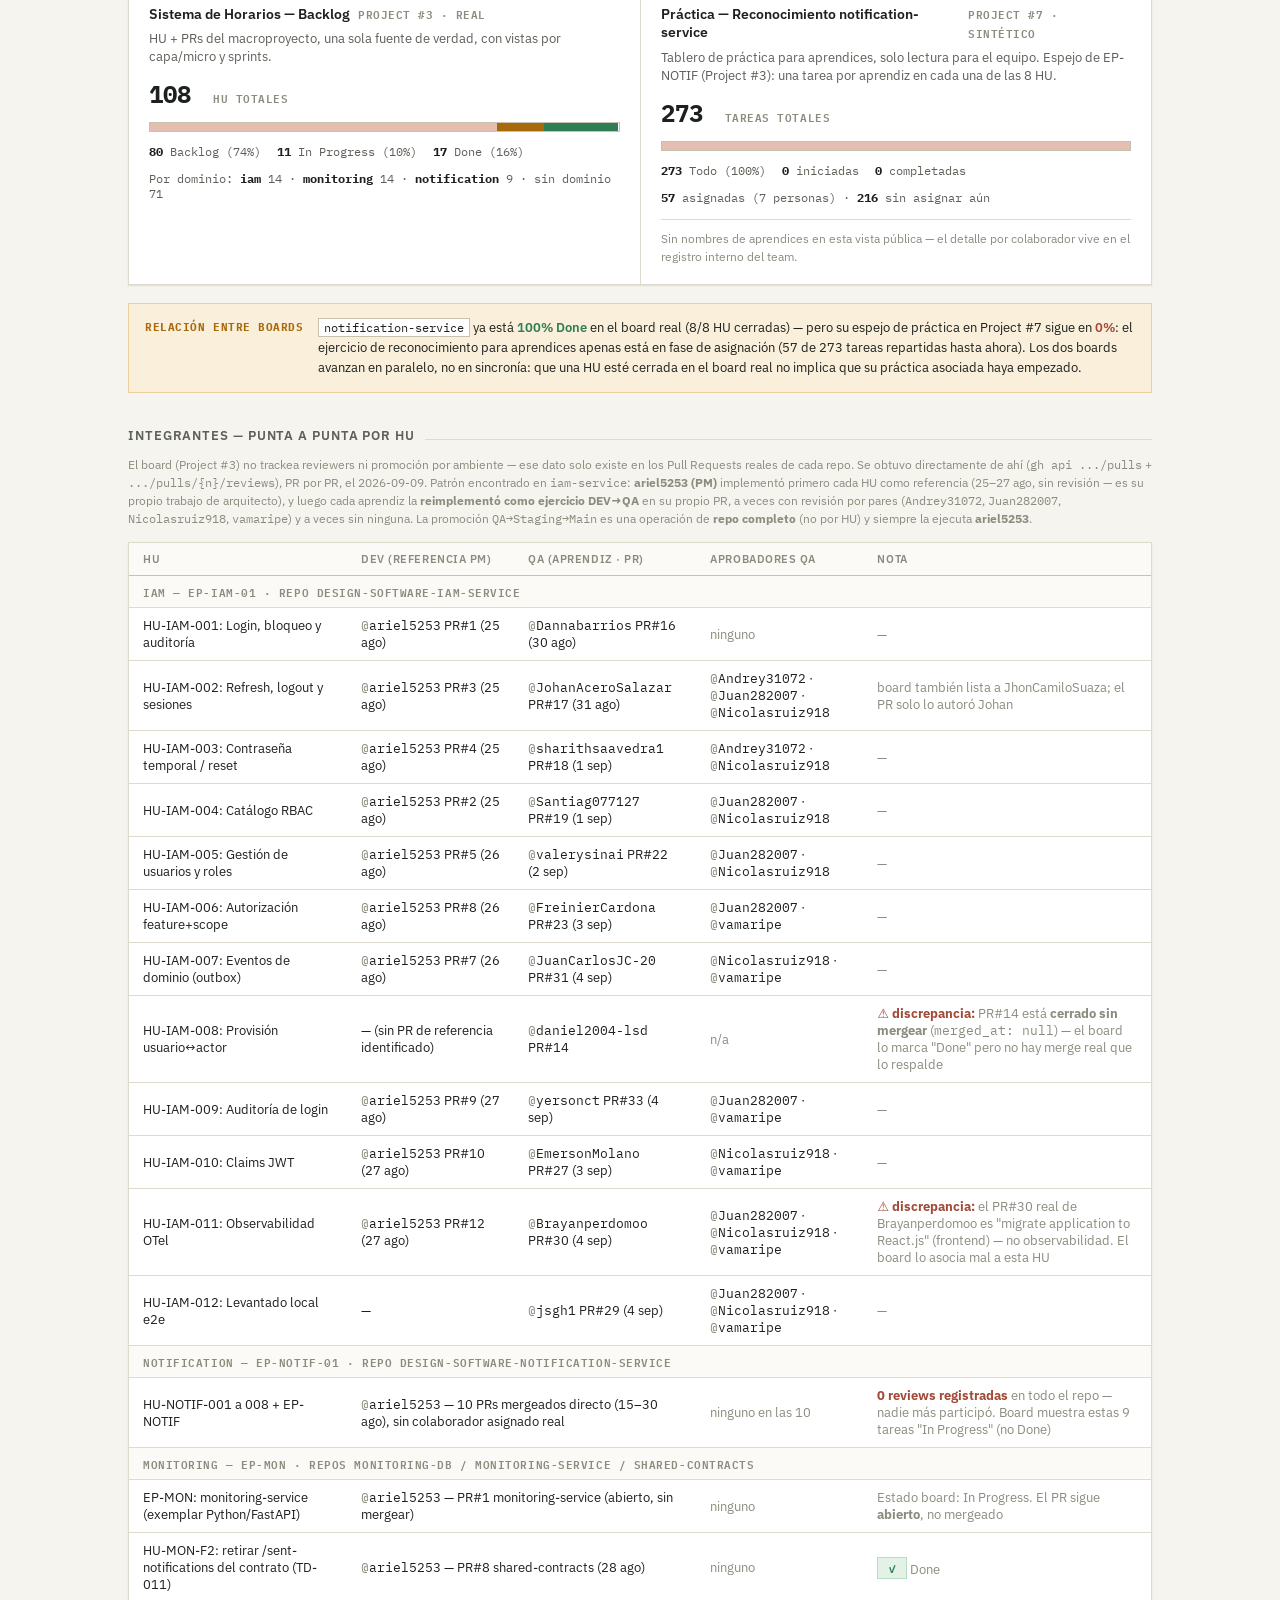
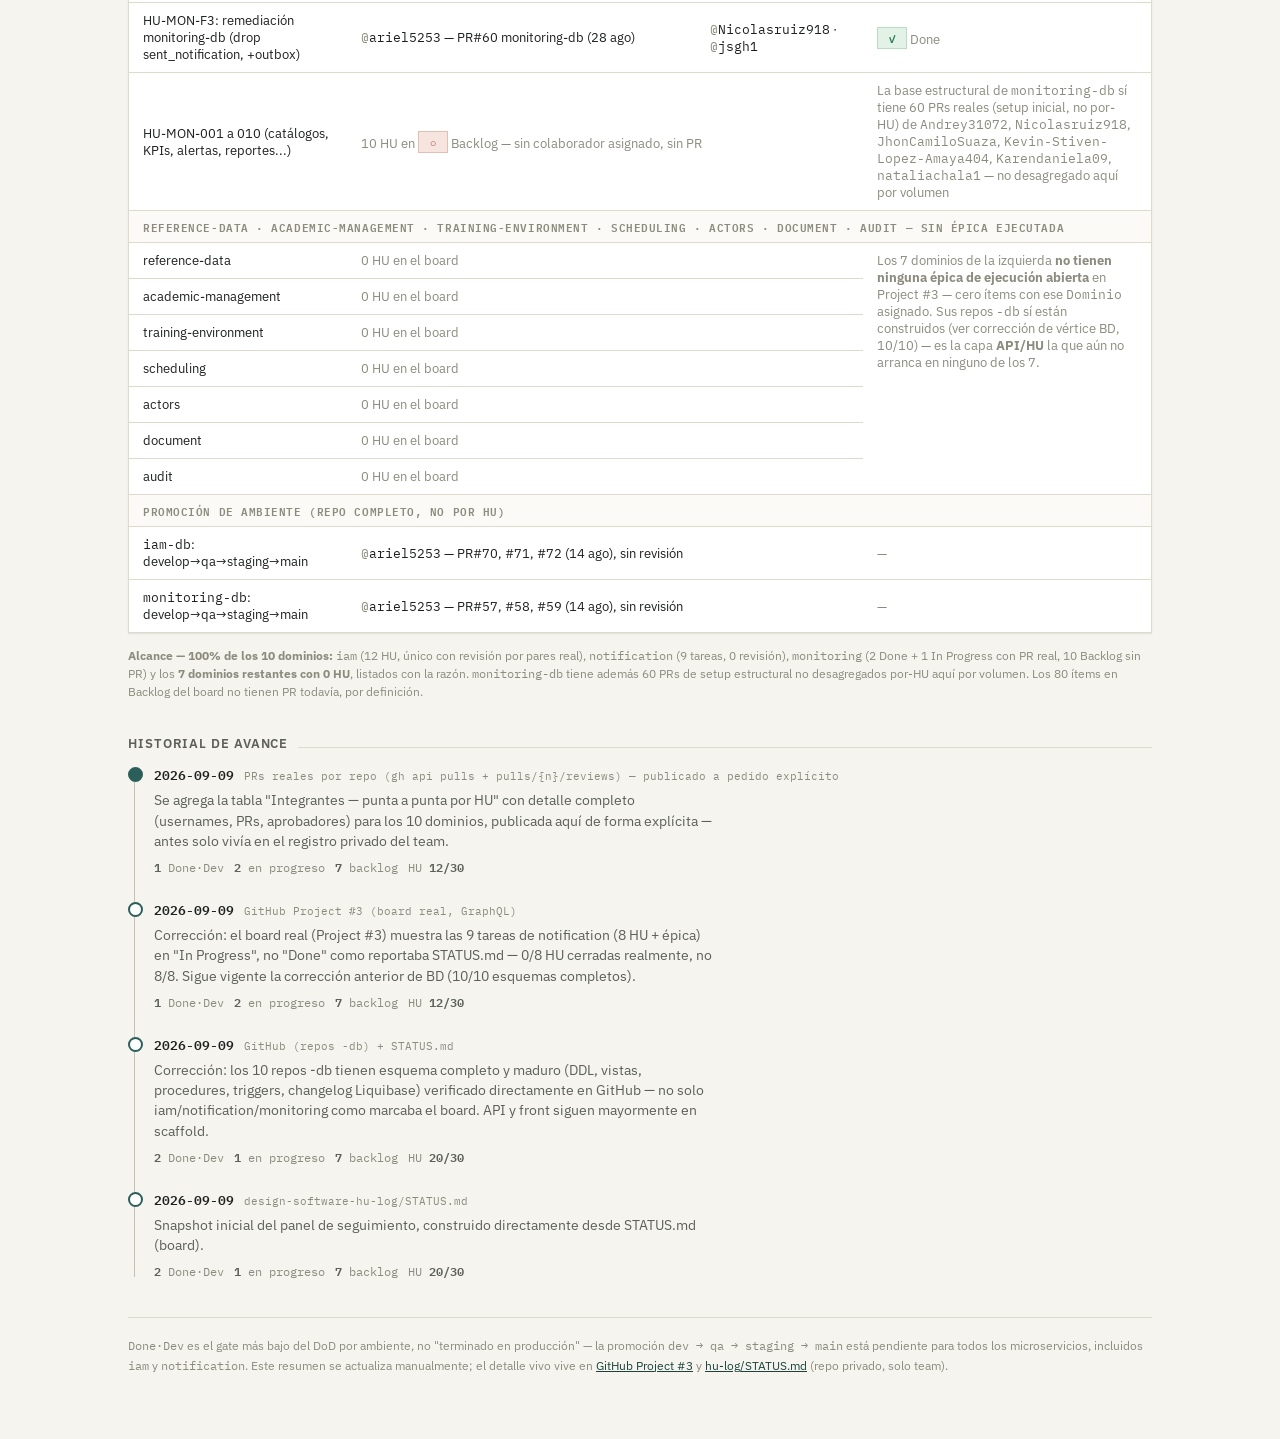
==== commit 8b7b6bc1: "feat(seguimiento): detalle punta a punta con usernames, publico a pedido explicito Agrega la tabla "" ====
--- a/seguimiento/index.html
+++ b/seguimiento/index.html
@@ -208,6 +208,21 @@
   .bar-legend{ display:flex; flex-wrap:wrap; gap:8px 16px; font-size:11.5px; font-family:"IBM Plex Mono", monospace; color:var(--text-muted); }
   .bar-legend b{ color:var(--text); }
   .compare-note{ font-size:12px; color:var(--text-faint); line-height:1.5; border-top:1px solid var(--border); padding-top:10px; margin-top:2px; }
+
+  .people-scroll{ overflow-x:auto; border:1px solid var(--border); box-shadow:var(--shadow); margin-bottom:14px; }
+  .people-table{ width:100%; border-collapse:collapse; background:var(--surface); min-width:820px; }
+  .people-table thead th{
+    text-align:left; font-size:11px; text-transform:uppercase; letter-spacing:0.05em;
+    color:var(--text-faint); font-weight:600; padding:9px 14px; background:var(--surface-2);
+    border-bottom:1px solid var(--border-strong); white-space:nowrap;
+  }
+  .people-table tbody td{ padding:9px 14px; border-bottom:1px solid var(--border); font-size:13px; vertical-align:middle; }
+  .people-table tbody tr:last-child td{ border-bottom:none; }
+  .people-table tbody tr:hover{ background:var(--surface-2); }
+  .people-table .domain-sep td{ background:var(--surface-2); font-family:"IBM Plex Mono", monospace; font-size:11px; text-transform:uppercase; letter-spacing:0.05em; color:var(--text-faint); padding:6px 14px; font-weight:600; }
+  .user-chip{ font-family:"IBM Plex Mono", monospace; font-size:12.5px; }
+  .user-chip::before{ content:"@"; color:var(--text-faint); }
+  .people-note{ font-size:12px; color:var(--text-faint); line-height:1.5; margin-bottom:34px; }
 
   .timeline{ position:relative; margin-bottom:8px; padding-left:26px; }
   .timeline::before{ content:""; position:absolute; left:6px; top:4px; bottom:4px; width:1px; background:var(--border-strong); }
@@ -364,6 +379,65 @@
     </div>
   </div>
 
+  <h2>Integrantes — punta a punta por HU</h2>
+  <p class="people-note" style="margin-bottom:14px;">
+    El board (Project #3) no trackea reviewers ni promoción por ambiente — ese dato solo existe en los Pull Requests
+    reales de cada repo. Se obtuvo directamente de ahí (<code>gh api .../pulls</code> +
+    <code>.../pulls/{n}/reviews</code>), PR por PR, el 2026-09-09. Patrón encontrado en <code>iam-service</code>:
+    <b>ariel5253 (PM)</b> implementó primero cada HU como referencia (25–27 ago, sin revisión — es su propio trabajo
+    de arquitecto), y luego cada aprendiz la <b>reimplementó como ejercicio DEV→QA</b> en su propio PR, a veces
+    con revisión por pares (<code>Andrey31072</code>, <code>Juan282007</code>, <code>Nicolasruiz918</code>,
+    <code>vamaripe</code>) y a veces sin ninguna. La promoción <code>QA→Staging→Main</code> es una operación de
+    <b>repo completo</b> (no por HU) y siempre la ejecuta <b>ariel5253</b>.
+  </p>
+  <div class="people-scroll">
+    <table class="people-table">
+      <thead>
+        <tr><th>HU</th><th>Dev (referencia PM)</th><th>QA (aprendiz · PR)</th><th>Aprobadores QA</th><th>Nota</th></tr>
+      </thead>
+      <tbody>
+        <tr class="domain-sep"><td colspan="5">iam — EP-IAM-01 · repo design-software-iam-service</td></tr>
+        <tr><td>HU-IAM-001: Login, bloqueo y auditoría</td><td><span class="user-chip">ariel5253</span> PR#1 (25 ago)</td><td><span class="user-chip">Dannabarrios</span> PR#16 (30 ago)</td><td class="hu-note">ninguno</td><td class="hu-note">—</td></tr>
+        <tr><td>HU-IAM-002: Refresh, logout y sesiones</td><td><span class="user-chip">ariel5253</span> PR#3 (25 ago)</td><td><span class="user-chip">JohanAceroSalazar</span> PR#17 (31 ago)</td><td><span class="user-chip">Andrey31072</span> · <span class="user-chip">Juan282007</span> · <span class="user-chip">Nicolasruiz918</span></td><td class="hu-note">board también lista a JhonCamiloSuaza; el PR solo lo autoró Johan</td></tr>
+        <tr><td>HU-IAM-003: Contraseña temporal / reset</td><td><span class="user-chip">ariel5253</span> PR#4 (25 ago)</td><td><span class="user-chip">sharithsaavedra1</span> PR#18 (1 sep)</td><td><span class="user-chip">Andrey31072</span> · <span class="user-chip">Nicolasruiz918</span></td><td class="hu-note">—</td></tr>
+        <tr><td>HU-IAM-004: Catálogo RBAC</td><td><span class="user-chip">ariel5253</span> PR#2 (25 ago)</td><td><span class="user-chip">Santiag077127</span> PR#19 (1 sep)</td><td><span class="user-chip">Juan282007</span> · <span class="user-chip">Nicolasruiz918</span></td><td class="hu-note">—</td></tr>
+        <tr><td>HU-IAM-005: Gestión de usuarios y roles</td><td><span class="user-chip">ariel5253</span> PR#5 (26 ago)</td><td><span class="user-chip">valerysinai</span> PR#22 (2 sep)</td><td><span class="user-chip">Juan282007</span> · <span class="user-chip">Nicolasruiz918</span></td><td class="hu-note">—</td></tr>
+        <tr><td>HU-IAM-006: Autorización feature+scope</td><td><span class="user-chip">ariel5253</span> PR#8 (26 ago)</td><td><span class="user-chip">FreinierCardona</span> PR#23 (3 sep)</td><td><span class="user-chip">Juan282007</span> · <span class="user-chip">vamaripe</span></td><td class="hu-note">—</td></tr>
+        <tr><td>HU-IAM-007: Eventos de dominio (outbox)</td><td><span class="user-chip">ariel5253</span> PR#7 (26 ago)</td><td><span class="user-chip">JuanCarlosJC-20</span> PR#31 (4 sep)</td><td><span class="user-chip">Nicolasruiz918</span> · <span class="user-chip">vamaripe</span></td><td class="hu-note">—</td></tr>
+        <tr><td>HU-IAM-008: Provisión usuario↔actor</td><td>— (sin PR de referencia identificado)</td><td><span class="user-chip">daniel2004-lsd</span> PR#14</td><td class="hu-note">n/a</td><td class="hu-note"><b style="color:var(--backlog)">⚠ discrepancia:</b> PR#14 está <b>cerrado sin mergear</b> (<code>merged_at: null</code>) — el board lo marca "Done" pero no hay merge real que lo respalde</td></tr>
+        <tr><td>HU-IAM-009: Auditoría de login</td><td><span class="user-chip">ariel5253</span> PR#9 (27 ago)</td><td><span class="user-chip">yersonct</span> PR#33 (4 sep)</td><td><span class="user-chip">Juan282007</span> · <span class="user-chip">vamaripe</span></td><td class="hu-note">—</td></tr>
+        <tr><td>HU-IAM-010: Claims JWT</td><td><span class="user-chip">ariel5253</span> PR#10 (27 ago)</td><td><span class="user-chip">EmersonMolano</span> PR#27 (3 sep)</td><td><span class="user-chip">Nicolasruiz918</span> · <span class="user-chip">vamaripe</span></td><td class="hu-note">—</td></tr>
+        <tr><td>HU-IAM-011: Observabilidad OTel</td><td><span class="user-chip">ariel5253</span> PR#12 (27 ago)</td><td><span class="user-chip">Brayanperdomoo</span> PR#30 (4 sep)</td><td><span class="user-chip">Juan282007</span> · <span class="user-chip">Nicolasruiz918</span> · <span class="user-chip">vamaripe</span></td><td class="hu-note"><b style="color:var(--backlog)">⚠ discrepancia:</b> el PR#30 real de Brayanperdomoo es "migrate application to React.js" (frontend) — no observabilidad. El board lo asocia mal a esta HU</td></tr>
+        <tr><td>HU-IAM-012: Levantado local e2e</td><td>—</td><td><span class="user-chip">jsgh1</span> PR#29 (4 sep)</td><td><span class="user-chip">Juan282007</span> · <span class="user-chip">Nicolasruiz918</span> · <span class="user-chip">vamaripe</span></td><td class="hu-note">—</td></tr>
+        <tr class="domain-sep"><td colspan="5">notification — EP-NOTIF-01 · repo design-software-notification-service</td></tr>
+        <tr><td>HU-NOTIF-001 a 008 + EP-NOTIF</td><td colspan="2"><span class="user-chip">ariel5253</span> — 10 PRs mergeados directo (15–30 ago), sin colaborador asignado real</td><td class="hu-note">ninguno en las 10</td><td class="hu-note"><b style="color:var(--backlog)">0 reviews registradas</b> en todo el repo — nadie más participó. Board muestra estas 9 tareas "In Progress" (no Done)</td></tr>
+        <tr class="domain-sep"><td colspan="5">monitoring — EP-MON · repos monitoring-db / monitoring-service / shared-contracts</td></tr>
+        <tr><td>EP-MON: monitoring-service (exemplar Python/FastAPI)</td><td colspan="2"><span class="user-chip">ariel5253</span> — PR#1 monitoring-service (abierto, sin mergear)</td><td class="hu-note">ninguno</td><td class="hu-note">Estado board: In Progress. El PR sigue <b>abierto</b>, no mergeado</td></tr>
+        <tr><td>HU-MON-F2: retirar /sent-notifications del contrato (TD-011)</td><td colspan="2"><span class="user-chip">ariel5253</span> — PR#8 shared-contracts (28 ago)</td><td class="hu-note">ninguno</td><td class="hu-note"><span class="chip done">✓</span> Done</td></tr>
+        <tr><td>HU-MON-F3: remediación monitoring-db (drop sent_notification, +outbox)</td><td colspan="2"><span class="user-chip">ariel5253</span> — PR#60 monitoring-db (28 ago)</td><td><span class="user-chip">Nicolasruiz918</span> · <span class="user-chip">jsgh1</span></td><td class="hu-note"><span class="chip done">✓</span> Done</td></tr>
+        <tr><td>HU-MON-001 a 010 (catálogos, KPIs, alertas, reportes...)</td><td colspan="3" class="hu-note">10 HU en <span class="chip backlog">○</span> Backlog — sin colaborador asignado, sin PR</td><td class="hu-note">La base estructural de <code>monitoring-db</code> sí tiene 60 PRs reales (setup inicial, no por-HU) de <code>Andrey31072</code>, <code>Nicolasruiz918</code>, <code>JhonCamiloSuaza</code>, <code>Kevin-Stiven-Lopez-Amaya404</code>, <code>Karendaniela09</code>, <code>nataliachala1</code> — no desagregado aquí por volumen</td></tr>
+        <tr class="domain-sep"><td colspan="5">reference-data · academic-management · training-environment · scheduling · actors · document · audit — sin épica ejecutada</td></tr>
+        <tr><td>reference-data</td><td colspan="3" class="hu-note">0 HU en el board</td><td class="hu-note" rowspan="7" style="vertical-align:top;">Los 7 dominios de la izquierda <b>no tienen ninguna épica de ejecución abierta</b> en Project #3 — cero ítems con ese <code>Dominio</code> asignado. Sus repos <code>-db</code> sí están construidos (ver corrección de vértice BD, 10/10) — es la capa <b>API/HU</b> la que aún no arranca en ninguno de los 7.</td></tr>
+        <tr><td>academic-management</td><td colspan="3" class="hu-note">0 HU en el board</td></tr>
+        <tr><td>training-environment</td><td colspan="3" class="hu-note">0 HU en el board</td></tr>
+        <tr><td>scheduling</td><td colspan="3" class="hu-note">0 HU en el board</td></tr>
+        <tr><td>actors</td><td colspan="3" class="hu-note">0 HU en el board</td></tr>
+        <tr><td>document</td><td colspan="3" class="hu-note">0 HU en el board</td></tr>
+        <tr><td>audit</td><td colspan="3" class="hu-note">0 HU en el board</td></tr>
+        <tr class="domain-sep"><td colspan="5">Promoción de ambiente (repo completo, no por HU)</td></tr>
+        <tr><td><code>iam-db</code>: develop→qa→staging→main</td><td colspan="3"><span class="user-chip">ariel5253</span> — PR#70, #71, #72 (14 ago), sin revisión</td><td class="hu-note">—</td></tr>
+        <tr><td><code>monitoring-db</code>: develop→qa→staging→main</td><td colspan="3"><span class="user-chip">ariel5253</span> — PR#57, #58, #59 (14 ago), sin revisión</td><td class="hu-note">—</td></tr>
+      </tbody>
+    </table>
+  </div>
+  <p class="people-note">
+    <b>Alcance — 100% de los 10 dominios:</b> <code>iam</code> (12 HU, único con revisión por pares real),
+    <code>notification</code> (9 tareas, 0 revisión), <code>monitoring</code> (2 Done + 1 In Progress con PR real,
+    10 Backlog sin PR) y los <b>7 dominios restantes con 0 HU</b>, listados con la razón. <code>monitoring-db</code>
+    tiene además 60 PRs de setup estructural no desagregados por-HU aquí por volumen. Los 80 ítems en Backlog del
+    board no tienen PR todavía, por definición.
+  </p>
+
   <h2>Historial de avance</h2>
   <div class="timeline" id="timeline"></div>
 
@@ -382,6 +456,25 @@
   var STATE_LABEL = { done:'✓', progress:'◐', backlog:'○', na:'—' };
 
   var SNAPSHOTS = [
+    {
+      date: '2026-09-09',
+      source: 'PRs reales por repo (gh api pulls + pulls/{n}/reviews) — publicado a pedido explícito',
+      changeNote: 'Se agrega la tabla "Integrantes — punta a punta por HU" con detalle completo (usernames, PRs, aprobadores) para los 10 dominios, publicada aquí de forma explícita — antes solo vivía en el registro privado del team.',
+      summary: { done: 1, progress: 2, backlog: 7, huDone: 12, huTotal: 30 },
+      micros: [
+        { id:'01', name:'iam', stack:'Java', epic:'EP-IAM-01', bd:'done', api:'done', front:'backlog', hu:'12 / 12', huNote:'', env:'Done·Dev', envState:'top' },
+        { id:'02', name:'notification', stack:'Go', epic:'EP-NOTIF-01', bd:'done', api:'progress', front:'na', hu:'0 / 8', huNote:'(9 In Progress en el board)', env:'dev (in progress)', envState:'plain' },
+        { id:'03', name:'monitoring', stack:'Python', epic:'EP-MON-01', bd:'done', api:'progress', front:'backlog', hu:'2 / 10', huNote:'(F2+F3 ✓)', env:'dev (prep)', envState:'plain' },
+        { id:'04', name:'reference-data', stack:'Go', epic:'—', bd:'done', api:'backlog', front:'backlog', hu:'0', huNote:'', env:'—', envState:'none' },
+        { id:'05', name:'academic-management', stack:'Java', epic:'—', bd:'done', api:'backlog', front:'backlog', hu:'0', huNote:'', env:'—', envState:'none' },
+        { id:'06', name:'training-environment', stack:'Go', epic:'—', bd:'done', api:'backlog', front:'backlog', hu:'0', huNote:'', env:'—', envState:'none' },
+        { id:'07', name:'scheduling', stack:'Java', epic:'—', bd:'done', api:'backlog', front:'backlog', hu:'0', huNote:'', env:'—', envState:'none' },
+        { id:'08', name:'actors', stack:'Java', epic:'—', bd:'done', api:'backlog', front:'backlog', hu:'0', huNote:'', env:'—', envState:'none' },
+        { id:'09', name:'document', stack:'Python', epic:'—', bd:'done', api:'backlog', front:'backlog', hu:'0', huNote:'', env:'—', envState:'none' },
+        { id:'10', name:'audit', stack:'Go', epic:'—', bd:'done', api:'backlog', front:'backlog', hu:'0', huNote:'', env:'—', envState:'none' }
+      ],
+      infra: []
+    },
     {
       date: '2026-09-09',
       source: 'GitHub Project #3 (board real, GraphQL)',
